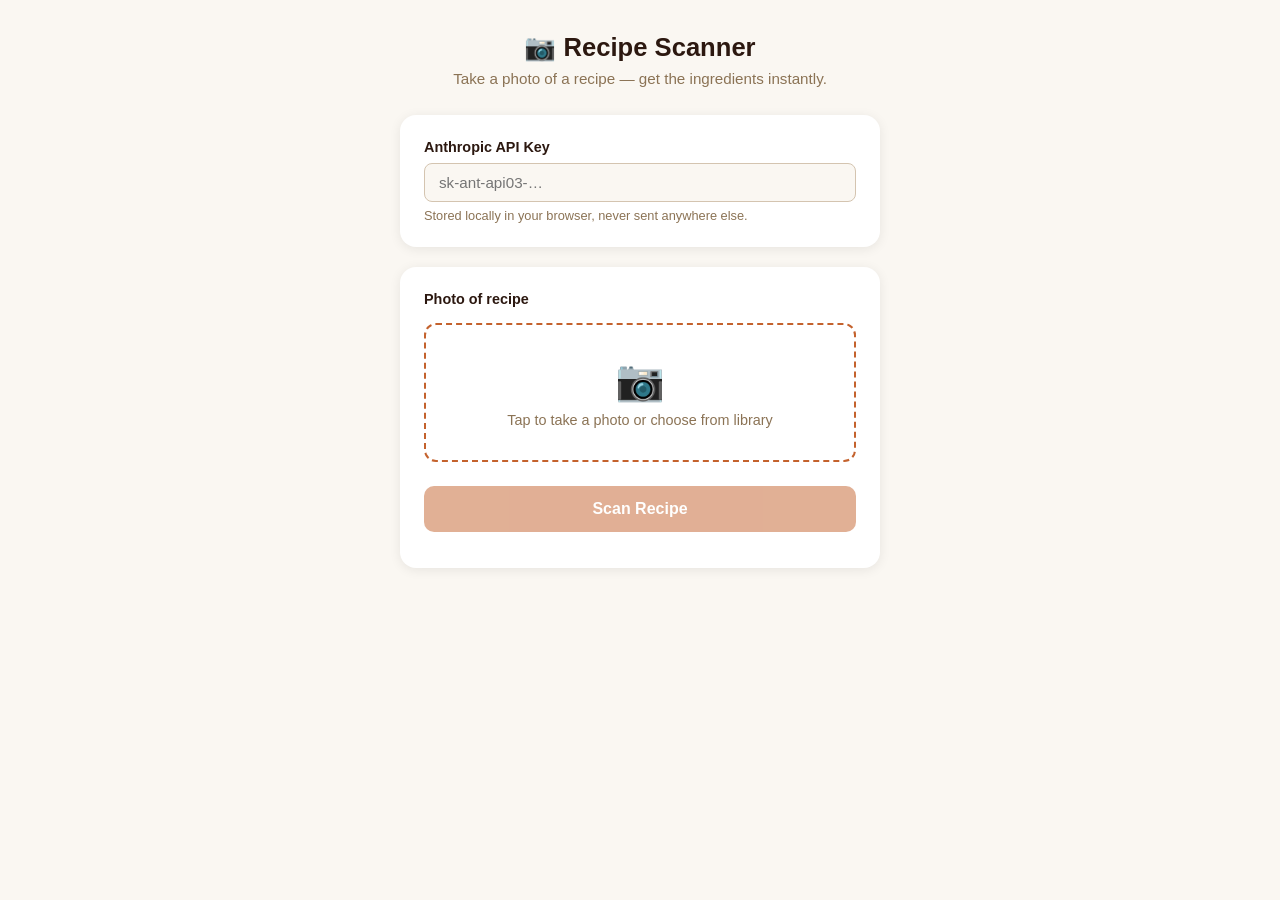
==== recipe-scanner.html @ 118534a9 "Add standalone recipe-scanner.html — direct browser-to-Anthropic API Single HTML file, no server nee" ====
<!DOCTYPE html>
<html lang="en">
<head>
  <meta charset="UTF-8">
  <meta name="viewport" content="width=device-width, initial-scale=1">
  <title>Recipe Scanner</title>
  <style>
    * { box-sizing: border-box; margin: 0; padding: 0; }
    body {
      font-family: -apple-system, BlinkMacSystemFont, "Segoe UI", sans-serif;
      background: #FAF7F2;
      color: #2C1810;
      min-height: 100vh;
      display: flex;
      flex-direction: column;
      align-items: center;
      padding: 32px 16px;
    }
    h1 { font-size: 1.6rem; margin-bottom: 8px; }
    p.sub { color: #8B7355; margin-bottom: 28px; font-size: 0.95rem; }

    .card {
      background: #fff;
      border-radius: 16px;
      padding: 24px;
      width: 100%;
      max-width: 480px;
      box-shadow: 0 2px 12px rgba(0,0,0,0.08);
      margin-bottom: 20px;
    }
    label { display: block; font-weight: 600; margin-bottom: 8px; font-size: 0.9rem; }
    input[type="password"], input[type="text"] {
      width: 100%;
      padding: 10px 14px;
      border: 1px solid #D4C4B0;
      border-radius: 8px;
      font-size: 0.95rem;
      background: #FAF7F2;
    }
    .photo-area {
      border: 2px dashed #C4622D;
      border-radius: 12px;
      padding: 32px;
      text-align: center;
      cursor: pointer;
      transition: background 0.2s;
      margin: 16px 0;
    }
    .photo-area:hover { background: #FFF3EE; }
    .photo-area input { display: none; }
    .photo-area .icon { font-size: 2.5rem; margin-bottom: 8px; }
    .photo-area p { color: #8B7355; font-size: 0.9rem; }
    #preview-img {
      width: 100%; border-radius: 8px;
      margin-top: 12px; display: none;
    }
    button.scan-btn {
      width: 100%;
      background: #C4622D;
      color: #fff;
      border: none;
      border-radius: 10px;
      padding: 14px;
      font-size: 1rem;
      font-weight: 600;
      cursor: pointer;
      margin-top: 8px;
    }
    button.scan-btn:disabled { opacity: 0.5; cursor: not-allowed; }
    #status { text-align: center; color: #8B7355; margin: 12px 0; font-size: 0.9rem; }
    #result { display: none; }
    #result h2 { font-size: 1.1rem; margin-bottom: 12px; }
    #result ul { list-style: none; }
    #result ul li {
      padding: 8px 0;
      border-bottom: 1px solid #F0E8DD;
      font-size: 0.95rem;
    }
    #result ul li:last-child { border-bottom: none; }
    #result ul li::before { content: "• "; color: #C4622D; font-weight: bold; }
    .error { color: #c0392b; font-size: 0.9rem; margin-top: 8px; }
  </style>
</head>
<body>
  <h1>📷 Recipe Scanner</h1>
  <p class="sub">Take a photo of a recipe — get the ingredients instantly.</p>

  <div class="card">
    <label for="api-key">Anthropic API Key</label>
    <input type="password" id="api-key" placeholder="sk-ant-api03-…">
    <p style="font-size:0.8rem;color:#8B7355;margin-top:6px">Stored locally in your browser, never sent anywhere else.</p>
  </div>

  <div class="card">
    <label>Photo of recipe</label>
    <div class="photo-area" onclick="document.getElementById('file-input').click()">
      <div class="icon">📷</div>
      <p>Tap to take a photo or choose from library</p>
      <input type="file" id="file-input" accept="image/*" capture="environment">
    </div>
    <img id="preview-img" alt="Preview">
    <button class="scan-btn" id="scan-btn" disabled>Scan Recipe</button>
    <div id="status"></div>
    <div class="error" id="error-msg"></div>
  </div>

  <div class="card" id="result">
    <h2>🛒 Ingredients</h2>
    <ul id="ingredients-list"></ul>
  </div>

  <script>
    const apiKeyInput = document.getElementById("api-key");
    const fileInput   = document.getElementById("file-input");
    const previewImg  = document.getElementById("preview-img");
    const scanBtn     = document.getElementById("scan-btn");
    const status      = document.getElementById("status");
    const errorMsg    = document.getElementById("error-msg");
    const result      = document.getElementById("result");
    const list        = document.getElementById("ingredients-list");

    // Restore saved API key
    apiKeyInput.value = localStorage.getItem("anthropic_key") || "";
    apiKeyInput.addEventListener("change", () =>
      localStorage.setItem("anthropic_key", apiKeyInput.value.trim())
    );

    let imageBase64 = null;

    fileInput.addEventListener("change", async () => {
      const file = fileInput.files[0];
      if (!file) return;
      errorMsg.textContent = "";
      result.style.display = "none";
      status.textContent = "Resizing image…";
      imageBase64 = await resizeImage(file);
      previewImg.src = "data:image/jpeg;base64," + imageBase64;
      previewImg.style.display = "block";
      scanBtn.disabled = false;
      status.textContent = "";
    });

    scanBtn.addEventListener("click", async () => {
      const key = apiKeyInput.value.trim();
      if (!key) { errorMsg.textContent = "Please enter your API key."; return; }
      if (!imageBase64) { errorMsg.textContent = "Please select a photo first."; return; }

      scanBtn.disabled = true;
      errorMsg.textContent = "";
      result.style.display = "none";
      status.textContent = "Reading recipe…";

      try {
        const resp = await fetch("https://api.anthropic.com/v1/messages", {
          method: "POST",
          headers: {
            "Content-Type": "application/json",
            "x-api-key": key,
            "anthropic-version": "2023-06-01",
            "anthropic-dangerous-direct-browser-access": "true",
          },
          body: JSON.stringify({
            model: "claude-haiku-4-5-20251001",
            max_tokens: 1024,
            messages: [{
              role: "user",
              content: [
                { type: "image", source: { type: "base64", media_type: "image/jpeg", data: imageBase64 } },
                { type: "text", text: 'List ONLY the ingredients from this recipe image. Return a JSON array of strings, one ingredient per item. Example: ["200g flour", "2 eggs"]. Return ONLY the JSON array, no other text.' }
              ]
            }]
          })
        });

        const data = await resp.json();
        if (!resp.ok) {
          errorMsg.textContent = "API error: " + (data.error?.message || resp.status);
          return;
        }

        const text = data.content[0].text.trim();
        // Strip markdown code fences if present
        const cleaned = text.replace(/^```(?:json)?\n?/, "").replace(/\n?```$/, "").trim();
        const ingredients = JSON.parse(cleaned);

        list.innerHTML = ingredients.map(i => `<li>${i}</li>`).join("");
        result.style.display = "block";
        status.textContent = "";
      } catch (err) {
        errorMsg.textContent = "Error: " + err.message;
        status.textContent = "";
      } finally {
        scanBtn.disabled = false;
      }
    });

    function resizeImage(file) {
      return new Promise((resolve, reject) => {
        const img = new Image();
        const url = URL.createObjectURL(file);
        img.onload = () => {
          URL.revokeObjectURL(url);
          const MAX = 800;
          let { width, height } = img;
          if (width > MAX || height > MAX) {
            if (width > height) { height = Math.round(height * MAX / width); width = MAX; }
            else { width = Math.round(width * MAX / height); height = MAX; }
          }
          const canvas = document.createElement("canvas");
          canvas.width = width;
          canvas.height = height;
          canvas.getContext("2d").drawImage(img, 0, 0, width, height);
          resolve(canvas.toDataURL("image/jpeg", 0.8).split(",")[1]);
        };
        img.onerror = reject;
        img.src = url;
      });
    }
  </script>
</body>
</html>
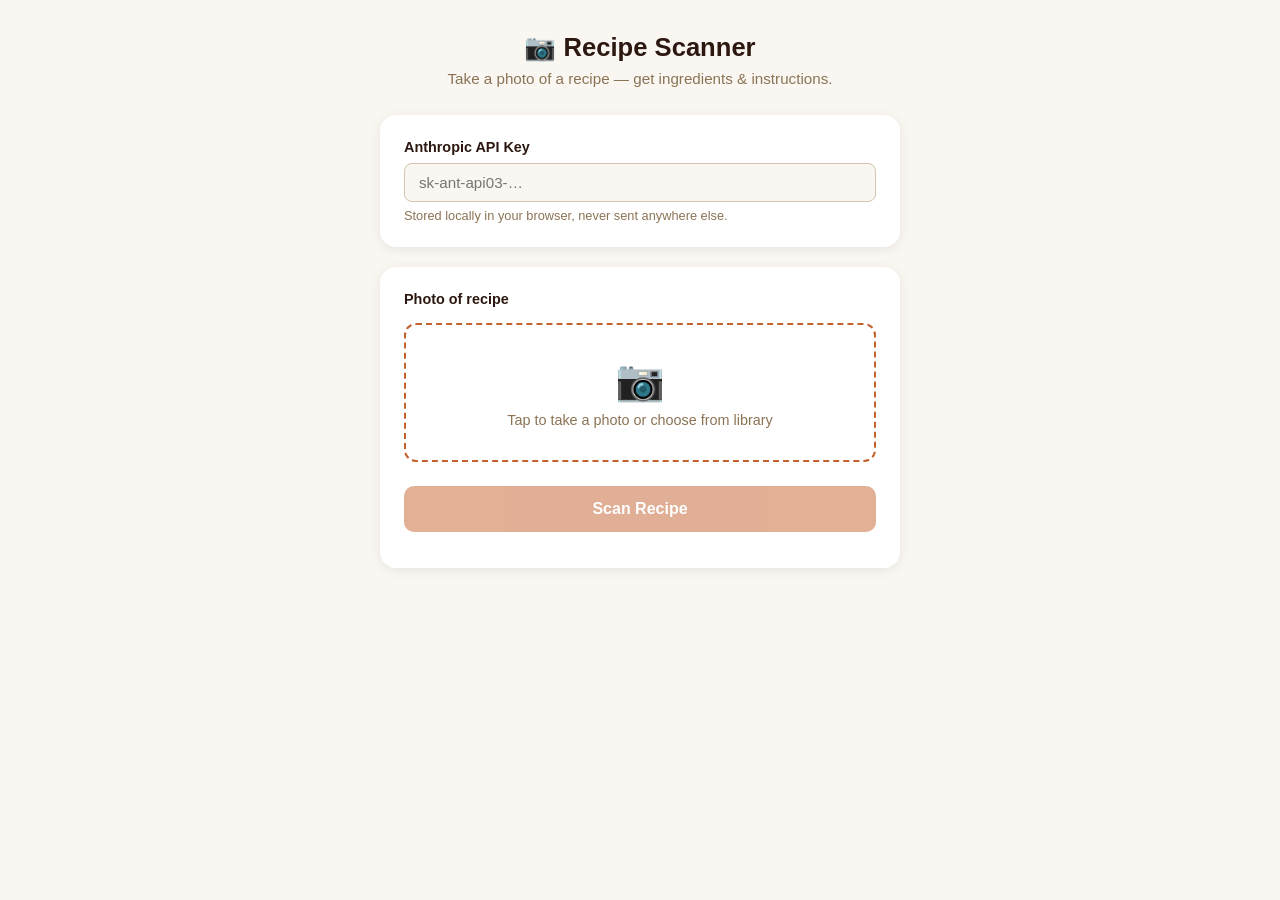
==== commit 6fcc8276: "Upgrade recipe-scanner: add instructions, staple filtering, footnote removal, servings Co-Authored-B" ====
--- a/recipe-scanner.html
+++ b/recipe-scanner.html
@@ -24,12 +24,12 @@
       border-radius: 16px;
       padding: 24px;
       width: 100%;
-      max-width: 480px;
+      max-width: 520px;
       box-shadow: 0 2px 12px rgba(0,0,0,0.08);
       margin-bottom: 20px;
     }
     label { display: block; font-weight: 600; margin-bottom: 8px; font-size: 0.9rem; }
-    input[type="password"], input[type="text"] {
+    input[type="password"] {
       width: 100%;
       padding: 10px 14px;
       border: 1px solid #D4C4B0;
@@ -50,10 +50,7 @@
     .photo-area input { display: none; }
     .photo-area .icon { font-size: 2.5rem; margin-bottom: 8px; }
     .photo-area p { color: #8B7355; font-size: 0.9rem; }
-    #preview-img {
-      width: 100%; border-radius: 8px;
-      margin-top: 12px; display: none;
-    }
+    #preview-img { width: 100%; border-radius: 8px; margin-top: 12px; display: none; }
     button.scan-btn {
       width: 100%;
       background: #C4622D;
@@ -68,22 +65,33 @@
     }
     button.scan-btn:disabled { opacity: 0.5; cursor: not-allowed; }
     #status { text-align: center; color: #8B7355; margin: 12px 0; font-size: 0.9rem; }
+    .error { color: #c0392b; font-size: 0.9rem; margin-top: 8px; }
+
+    /* Results */
     #result { display: none; }
-    #result h2 { font-size: 1.1rem; margin-bottom: 12px; }
-    #result ul { list-style: none; }
-    #result ul li {
-      padding: 8px 0;
+    .result-section { margin-bottom: 24px; }
+    .result-section:last-child { margin-bottom: 0; }
+    .result-section h2 { font-size: 1.05rem; font-weight: 700; margin-bottom: 4px; color: #C4622D; }
+    .result-section .meta { font-size: 0.85rem; color: #8B7355; margin-bottom: 10px; }
+    .result-section ul, .result-section ol { padding-left: 20px; }
+    .result-section li {
+      padding: 6px 0;
       border-bottom: 1px solid #F0E8DD;
       font-size: 0.95rem;
-    }
-    #result ul li:last-child { border-bottom: none; }
-    #result ul li::before { content: "• "; color: #C4622D; font-weight: bold; }
-    .error { color: #c0392b; font-size: 0.9rem; margin-top: 8px; }
+      line-height: 1.4;
+    }
+    .result-section li:last-child { border-bottom: none; }
+    .skipped {
+      font-size: 0.82rem;
+      color: #A0856B;
+      margin-top: 8px;
+      font-style: italic;
+    }
   </style>
 </head>
 <body>
   <h1>📷 Recipe Scanner</h1>
-  <p class="sub">Take a photo of a recipe — get the ingredients instantly.</p>
+  <p class="sub">Take a photo of a recipe — get ingredients &amp; instructions.</p>
 
   <div class="card">
     <label for="api-key">Anthropic API Key</label>
@@ -96,7 +104,7 @@
     <div class="photo-area" onclick="document.getElementById('file-input').click()">
       <div class="icon">📷</div>
       <p>Tap to take a photo or choose from library</p>
-      <input type="file" id="file-input" accept="image/*" capture="environment">
+      <input type="file" id="file-input" accept="image/*">
     </div>
     <img id="preview-img" alt="Preview">
     <button class="scan-btn" id="scan-btn" disabled>Scan Recipe</button>
@@ -105,11 +113,37 @@
   </div>
 
   <div class="card" id="result">
-    <h2>🛒 Ingredients</h2>
-    <ul id="ingredients-list"></ul>
+    <div class="result-section">
+      <h2>🛒 Ingredients to buy</h2>
+      <div class="meta" id="servings-meta"></div>
+      <ul id="ingredients-list"></ul>
+      <div class="skipped" id="skipped-msg"></div>
+    </div>
+    <div class="result-section">
+      <h2>👨‍🍳 Instructions</h2>
+      <ol id="instructions-list"></ol>
+    </div>
   </div>
 
   <script>
+    const PROMPT = `You are a smart recipe assistant. Analyse this recipe image and return a JSON object with these exact fields:
+
+{
+  "title": "Recipe name",
+  "servings": 4,
+  "ingredients": ["200g pasta", "1 onion", "400g canned tomatoes"],
+  "skipped_staples": ["salt", "pepper", "olive oil"],
+  "instructions": ["Boil the pasta for 10 minutes.", "Fry the onion until soft."]
+}
+
+Rules:
+1. ingredients: include ONLY things someone needs to BUY. Include quantities and units. Do NOT include everyday staples that most people already have at home (salt, pepper, olive oil, butter, water, flour, sugar, vinegar, garlic — skip these into skipped_staples instead).
+2. skipped_staples: list the staples you left out of the shopping list.
+3. Remove any footnote references from ingredient names (e.g. "Mayonnaise 3)" → "Mayonnaise"). Remove numbers or symbols that refer to footnotes, tips, or page references.
+4. instructions: copy the cooking steps clearly and concisely, one step per item.
+5. servings: the number of people the recipe serves (integer). If unclear, estimate based on quantities.
+6. Return ONLY the JSON object. No markdown, no explanation.`;
+
     const apiKeyInput = document.getElementById("api-key");
     const fileInput   = document.getElementById("file-input");
     const previewImg  = document.getElementById("preview-img");
@@ -117,9 +151,7 @@
     const status      = document.getElementById("status");
     const errorMsg    = document.getElementById("error-msg");
     const result      = document.getElementById("result");
-    const list        = document.getElementById("ingredients-list");
-
-    // Restore saved API key
+
     apiKeyInput.value = localStorage.getItem("anthropic_key") || "";
     apiKeyInput.addEventListener("change", () =>
       localStorage.setItem("anthropic_key", apiKeyInput.value.trim())
@@ -148,7 +180,7 @@
       scanBtn.disabled = true;
       errorMsg.textContent = "";
       result.style.display = "none";
-      status.textContent = "Reading recipe…";
+      status.textContent = "Reading recipe… (this takes a few seconds)";
 
       try {
         const resp = await fetch("https://api.anthropic.com/v1/messages", {
@@ -161,12 +193,12 @@
           },
           body: JSON.stringify({
             model: "claude-haiku-4-5-20251001",
-            max_tokens: 1024,
+            max_tokens: 2048,
             messages: [{
               role: "user",
               content: [
                 { type: "image", source: { type: "base64", media_type: "image/jpeg", data: imageBase64 } },
-                { type: "text", text: 'List ONLY the ingredients from this recipe image. Return a JSON array of strings, one ingredient per item. Example: ["200g flour", "2 eggs"]. Return ONLY the JSON array, no other text.' }
+                { type: "text", text: PROMPT }
               ]
             }]
           })
@@ -178,14 +210,33 @@
           return;
         }
 
-        const text = data.content[0].text.trim();
-        // Strip markdown code fences if present
-        const cleaned = text.replace(/^```(?:json)?\n?/, "").replace(/\n?```$/, "").trim();
-        const ingredients = JSON.parse(cleaned);
-
-        list.innerHTML = ingredients.map(i => `<li>${i}</li>`).join("");
+        const raw = data.content[0].text.trim()
+          .replace(/^```(?:json)?\n?/, "").replace(/\n?```$/, "").trim();
+        const recipe = JSON.parse(raw);
+
+        // Servings
+        const servingsMeta = document.getElementById("servings-meta");
+        servingsMeta.textContent = recipe.servings ? `For ${recipe.servings} people` : "";
+
+        // Ingredients
+        const ingList = document.getElementById("ingredients-list");
+        ingList.innerHTML = (recipe.ingredients || []).map(i => `<li>${escHtml(i)}</li>`).join("");
+
+        // Skipped staples
+        const skippedMsg = document.getElementById("skipped-msg");
+        if (recipe.skipped_staples?.length) {
+          skippedMsg.textContent = `Already assumed at home: ${recipe.skipped_staples.join(", ")}`;
+        } else {
+          skippedMsg.textContent = "";
+        }
+
+        // Instructions
+        const instrList = document.getElementById("instructions-list");
+        instrList.innerHTML = (recipe.instructions || []).map(s => `<li>${escHtml(s)}</li>`).join("");
+
         result.style.display = "block";
         status.textContent = "";
+        result.scrollIntoView({ behavior: "smooth" });
       } catch (err) {
         errorMsg.textContent = "Error: " + err.message;
         status.textContent = "";
@@ -193,6 +244,10 @@
         scanBtn.disabled = false;
       }
     });
+
+    function escHtml(str) {
+      return str.replace(/&/g,"&amp;").replace(/</g,"&lt;").replace(/>/g,"&gt;");
+    }
 
     function resizeImage(file) {
       return new Promise((resolve, reject) => {
@@ -207,8 +262,7 @@
             else { width = Math.round(width * MAX / height); height = MAX; }
           }
           const canvas = document.createElement("canvas");
-          canvas.width = width;
-          canvas.height = height;
+          canvas.width = width; canvas.height = height;
           canvas.getContext("2d").drawImage(img, 0, 0, width, height);
           resolve(canvas.toDataURL("image/jpeg", 0.8).split(",")[1]);
         };
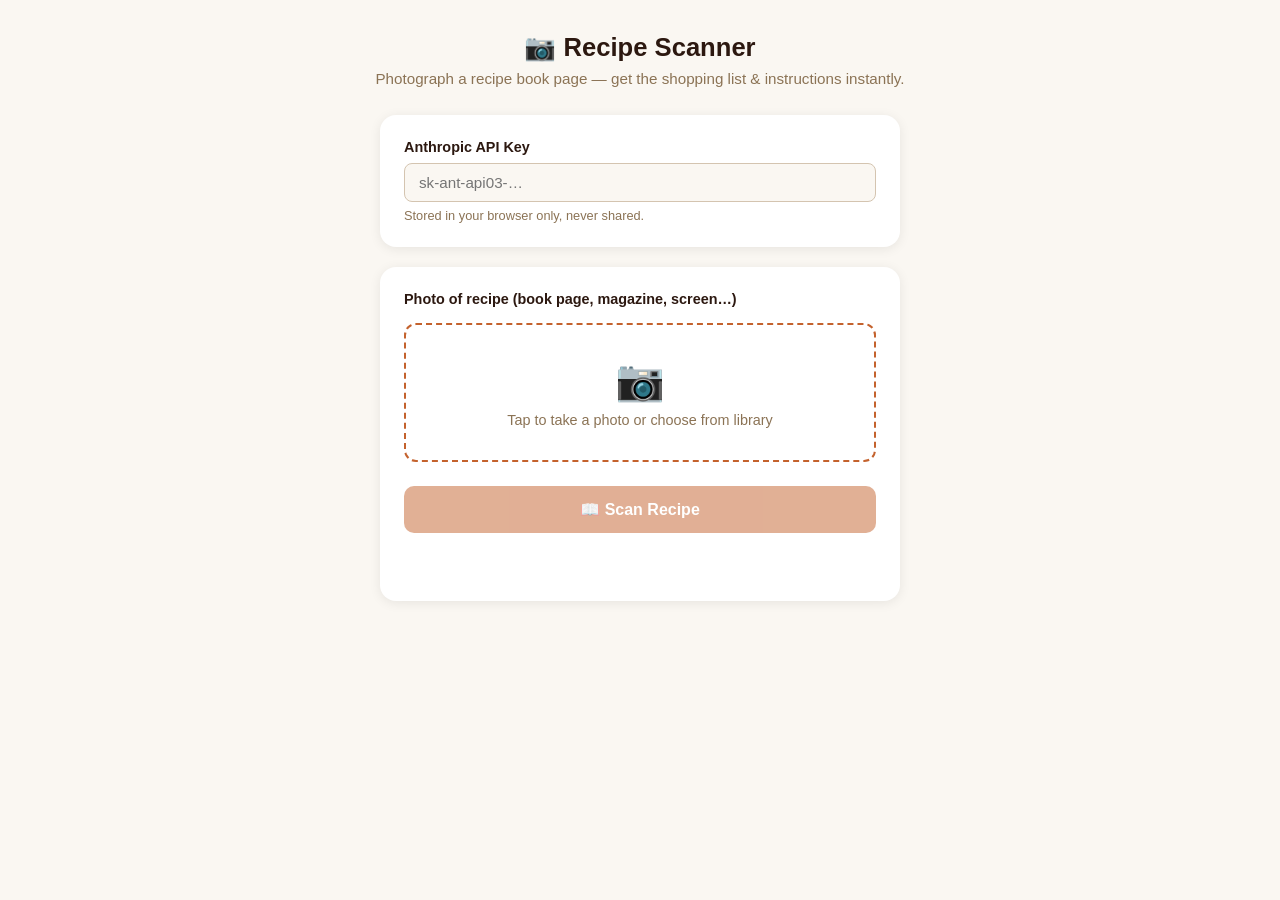
==== commit a6866021: "Recipe scanner: add copy button, book page support, better staple detection Co-Authored-By: Claude S" ====
--- a/recipe-scanner.html
+++ b/recipe-scanner.html
@@ -17,7 +17,7 @@
       padding: 32px 16px;
     }
     h1 { font-size: 1.6rem; margin-bottom: 8px; }
-    p.sub { color: #8B7355; margin-bottom: 28px; font-size: 0.95rem; }
+    p.sub { color: #8B7355; margin-bottom: 28px; font-size: 0.95rem; text-align: center; }
 
     .card {
       background: #fff;
@@ -64,22 +64,41 @@
       margin-top: 8px;
     }
     button.scan-btn:disabled { opacity: 0.5; cursor: not-allowed; }
-    #status { text-align: center; color: #8B7355; margin: 12px 0; font-size: 0.9rem; }
+    #status { text-align: center; color: #8B7355; margin: 12px 0; font-size: 0.9rem; min-height: 20px; }
     .error { color: #c0392b; font-size: 0.9rem; margin-top: 8px; }
 
     /* Results */
     #result { display: none; }
+    .result-header {
+      display: flex;
+      align-items: center;
+      justify-content: space-between;
+      margin-bottom: 4px;
+    }
+    .result-header h2 { font-size: 1.05rem; font-weight: 700; color: #C4622D; }
+    .copy-btn {
+      background: #F5EDE4;
+      color: #C4622D;
+      border: 1px solid #D4A984;
+      border-radius: 8px;
+      padding: 5px 12px;
+      font-size: 0.82rem;
+      font-weight: 600;
+      cursor: pointer;
+    }
+    .copy-btn:active { background: #E8D5C4; }
     .result-section { margin-bottom: 24px; }
     .result-section:last-child { margin-bottom: 0; }
-    .result-section h2 { font-size: 1.05rem; font-weight: 700; margin-bottom: 4px; color: #C4622D; }
-    .result-section .meta { font-size: 0.85rem; color: #8B7355; margin-bottom: 10px; }
-    .result-section ul, .result-section ol { padding-left: 20px; }
+    .meta { font-size: 0.85rem; color: #8B7355; margin-bottom: 10px; }
+    .result-section ul { list-style: none; padding: 0; }
+    .result-section ol { padding-left: 20px; }
     .result-section li {
-      padding: 6px 0;
+      padding: 7px 0;
       border-bottom: 1px solid #F0E8DD;
       font-size: 0.95rem;
       line-height: 1.4;
     }
+    .result-section ul li::before { content: "• "; color: #C4622D; font-weight: bold; }
     .result-section li:last-child { border-bottom: none; }
     .skipped {
       font-size: 0.82rem;
@@ -87,34 +106,53 @@
       margin-top: 8px;
       font-style: italic;
     }
+    .toast {
+      position: fixed;
+      bottom: 24px;
+      left: 50%;
+      transform: translateX(-50%);
+      background: #2C1810;
+      color: #fff;
+      padding: 10px 22px;
+      border-radius: 20px;
+      font-size: 0.9rem;
+      opacity: 0;
+      transition: opacity 0.3s;
+      pointer-events: none;
+      white-space: nowrap;
+    }
+    .toast.show { opacity: 1; }
   </style>
 </head>
 <body>
   <h1>📷 Recipe Scanner</h1>
-  <p class="sub">Take a photo of a recipe — get ingredients &amp; instructions.</p>
+  <p class="sub">Photograph a recipe book page — get the shopping list &amp; instructions instantly.</p>
 
   <div class="card">
     <label for="api-key">Anthropic API Key</label>
     <input type="password" id="api-key" placeholder="sk-ant-api03-…">
-    <p style="font-size:0.8rem;color:#8B7355;margin-top:6px">Stored locally in your browser, never sent anywhere else.</p>
+    <p style="font-size:0.8rem;color:#8B7355;margin-top:6px">Stored in your browser only, never shared.</p>
   </div>
 
   <div class="card">
-    <label>Photo of recipe</label>
+    <label>Photo of recipe (book page, magazine, screen…)</label>
     <div class="photo-area" onclick="document.getElementById('file-input').click()">
       <div class="icon">📷</div>
       <p>Tap to take a photo or choose from library</p>
       <input type="file" id="file-input" accept="image/*">
     </div>
     <img id="preview-img" alt="Preview">
-    <button class="scan-btn" id="scan-btn" disabled>Scan Recipe</button>
+    <button class="scan-btn" id="scan-btn" disabled>📖 Scan Recipe</button>
     <div id="status"></div>
     <div class="error" id="error-msg"></div>
   </div>
 
   <div class="card" id="result">
     <div class="result-section">
-      <h2>🛒 Ingredients to buy</h2>
+      <div class="result-header">
+        <h2>🛒 Ingredients to buy</h2>
+        <button class="copy-btn" id="copy-btn">📋 Copy list</button>
+      </div>
       <div class="meta" id="servings-meta"></div>
       <ul id="ingredients-list"></ul>
       <div class="skipped" id="skipped-msg"></div>
@@ -125,8 +163,12 @@
     </div>
   </div>
 
+  <div class="toast" id="toast"></div>
+
   <script>
-    const PROMPT = `You are a smart recipe assistant. Analyse this recipe image and return a JSON object with these exact fields:
+    const PROMPT = `You are a smart recipe assistant. Look at this photo of a recipe — it may be one or two pages of a recipe book, a magazine, a handwritten card, or any other format.
+
+Extract the recipe and return a JSON object with these exact fields:
 
 {
   "title": "Recipe name",
@@ -137,12 +179,13 @@
 }
 
 Rules:
-1. ingredients: include ONLY things someone needs to BUY. Include quantities and units. Do NOT include everyday staples that most people already have at home (salt, pepper, olive oil, butter, water, flour, sugar, vinegar, garlic — skip these into skipped_staples instead).
-2. skipped_staples: list the staples you left out of the shopping list.
-3. Remove any footnote references from ingredient names (e.g. "Mayonnaise 3)" → "Mayonnaise"). Remove numbers or symbols that refer to footnotes, tips, or page references.
-4. instructions: copy the cooking steps clearly and concisely, one step per item.
-5. servings: the number of people the recipe serves (integer). If unclear, estimate based on quantities.
-6. Return ONLY the JSON object. No markdown, no explanation.`;
+1. ingredients: include ONLY things someone needs to BUY. Always include quantities and units. Do NOT include everyday staples people already have at home — skip these into skipped_staples instead. Common staples to skip: salt, pepper, black pepper, olive oil, sunflower oil, vegetable oil, butter, water, plain flour, sugar, white sugar, brown sugar, vinegar, baking powder, baking soda, garlic (only if used as a basic seasoning).
+2. skipped_staples: list every staple you left out.
+3. Remove any footnote references, numbers or symbols from ingredient names (e.g. "Mayonnaise 3)" → "Mayonnaise", "Flour *" → "Flour").
+4. instructions: one clear cooking step per item, in order. If steps span two pages, include all of them.
+5. servings: how many people the recipe serves (integer). Estimate from quantities if not stated.
+6. If the photo shows two pages, extract from both pages.
+7. Return ONLY the JSON object. No markdown, no explanation, no code fences.`;
 
     const apiKeyInput = document.getElementById("api-key");
     const fileInput   = document.getElementById("file-input");
@@ -151,6 +194,8 @@
     const status      = document.getElementById("status");
     const errorMsg    = document.getElementById("error-msg");
     const result      = document.getElementById("result");
+    const copyBtn     = document.getElementById("copy-btn");
+    const toastEl     = document.getElementById("toast");
 
     apiKeyInput.value = localStorage.getItem("anthropic_key") || "";
     apiKeyInput.addEventListener("change", () =>
@@ -158,6 +203,7 @@
     );
 
     let imageBase64 = null;
+    let lastIngredients = [];
 
     fileInput.addEventListener("change", async () => {
       const file = fileInput.files[0];
@@ -180,7 +226,7 @@
       scanBtn.disabled = true;
       errorMsg.textContent = "";
       result.style.display = "none";
-      status.textContent = "Reading recipe… (this takes a few seconds)";
+      status.textContent = "Reading recipe… (takes a few seconds)";
 
       try {
         const resp = await fetch("https://api.anthropic.com/v1/messages", {
@@ -214,25 +260,20 @@
           .replace(/^```(?:json)?\n?/, "").replace(/\n?```$/, "").trim();
         const recipe = JSON.parse(raw);
 
-        // Servings
-        const servingsMeta = document.getElementById("servings-meta");
-        servingsMeta.textContent = recipe.servings ? `For ${recipe.servings} people` : "";
-
-        // Ingredients
-        const ingList = document.getElementById("ingredients-list");
-        ingList.innerHTML = (recipe.ingredients || []).map(i => `<li>${escHtml(i)}</li>`).join("");
-
-        // Skipped staples
-        const skippedMsg = document.getElementById("skipped-msg");
-        if (recipe.skipped_staples?.length) {
-          skippedMsg.textContent = `Already assumed at home: ${recipe.skipped_staples.join(", ")}`;
-        } else {
-          skippedMsg.textContent = "";
-        }
-
-        // Instructions
-        const instrList = document.getElementById("instructions-list");
-        instrList.innerHTML = (recipe.instructions || []).map(s => `<li>${escHtml(s)}</li>`).join("");
+        lastIngredients = recipe.ingredients || [];
+
+        document.getElementById("servings-meta").textContent =
+          recipe.servings ? `For ${recipe.servings} people` : "";
+
+        document.getElementById("ingredients-list").innerHTML =
+          lastIngredients.map(i => `<li>${escHtml(i)}</li>`).join("");
+
+        const skipped = recipe.skipped_staples || [];
+        document.getElementById("skipped-msg").textContent =
+          skipped.length ? `Already assumed at home: ${skipped.join(", ")}` : "";
+
+        document.getElementById("instructions-list").innerHTML =
+          (recipe.instructions || []).map(s => `<li>${escHtml(s)}</li>`).join("");
 
         result.style.display = "block";
         status.textContent = "";
@@ -245,6 +286,30 @@
       }
     });
 
+    copyBtn.addEventListener("click", () => {
+      if (!lastIngredients.length) return;
+      const text = "🛒 Shopping list\n\n" + lastIngredients.map(i => "• " + i).join("\n");
+      navigator.clipboard.writeText(text)
+        .then(() => showToast("Copied to clipboard!"))
+        .catch(() => {
+          // Fallback for older iOS
+          const ta = document.createElement("textarea");
+          ta.value = text;
+          ta.style.position = "fixed"; ta.style.opacity = "0";
+          document.body.appendChild(ta);
+          ta.focus(); ta.select();
+          document.execCommand("copy");
+          document.body.removeChild(ta);
+          showToast("Copied!");
+        });
+    });
+
+    function showToast(msg) {
+      toastEl.textContent = msg;
+      toastEl.classList.add("show");
+      setTimeout(() => toastEl.classList.remove("show"), 2000);
+    }
+
     function escHtml(str) {
       return str.replace(/&/g,"&amp;").replace(/</g,"&lt;").replace(/>/g,"&gt;");
     }
@@ -255,7 +320,7 @@
         const url = URL.createObjectURL(file);
         img.onload = () => {
           URL.revokeObjectURL(url);
-          const MAX = 800;
+          const MAX = 1200;
           let { width, height } = img;
           if (width > MAX || height > MAX) {
             if (width > height) { height = Math.round(height * MAX / width); width = MAX; }
@@ -264,7 +329,7 @@
           const canvas = document.createElement("canvas");
           canvas.width = width; canvas.height = height;
           canvas.getContext("2d").drawImage(img, 0, 0, width, height);
-          resolve(canvas.toDataURL("image/jpeg", 0.8).split(",")[1]);
+          resolve(canvas.toDataURL("image/jpeg", 0.85).split(",")[1]);
         };
         img.onerror = reject;
         img.src = url;
